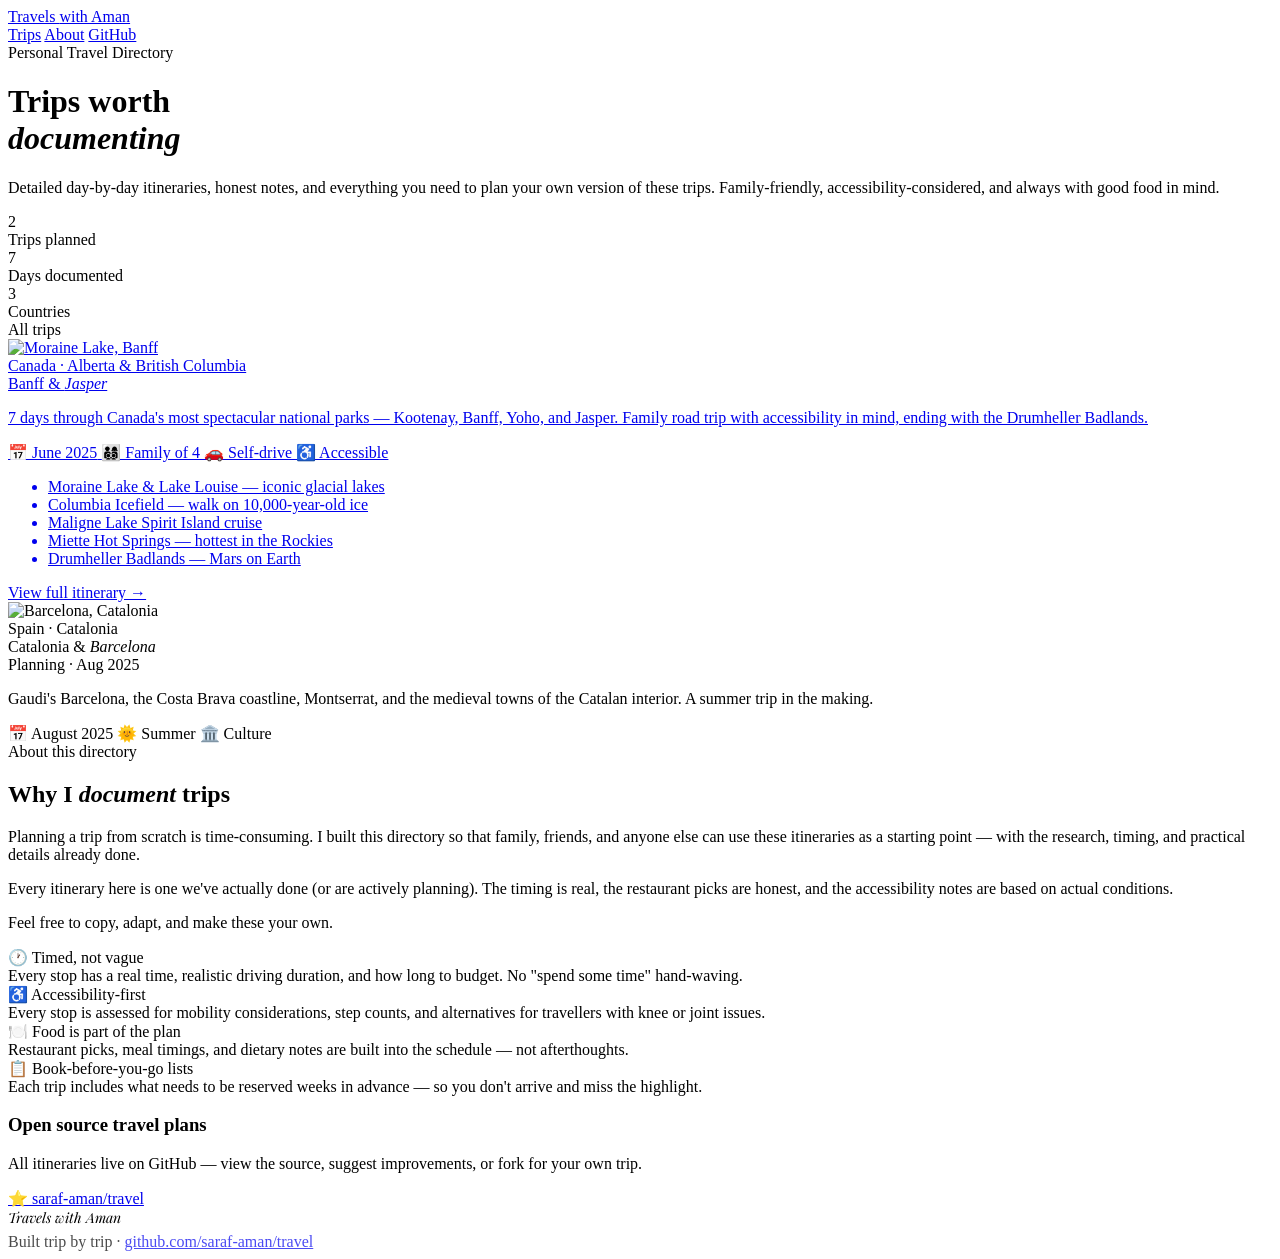
==== index.html @ 40108eca "Clean up and reorganize CSS: delete trip.html, create base.css and homepage.css" ====
<!DOCTYPE html>
<html lang="en">
<head>
<meta charset="UTF-8">
<meta name="viewport" content="width=device-width, initial-scale=1.0">
<title>Aman's Travel — Trip Directory</title>
<link href="https://fonts.googleapis.com/css2?family=Playfair+Display:ital,wght@0,400;0,600;0,700;1,400&family=DM+Sans:ital,wght@0,300;0,400;0,500;1,300&family=DM+Mono:wght@400&display=swap" rel="stylesheet">
<link rel="stylesheet" href="/travel/css/base.css">
<link rel="stylesheet" href="/travel/css/homepage.css">
</head>
<body>

<nav>
  <a href="index.html" class="nav-brand">Travels <span>with Aman</span></a>
  <div class="nav-links">
    <a href="#trips" class="nav-link">Trips</a>
    <a href="#about" class="nav-link">About</a>
    <a href="https://github.com/saraf-aman/travel" target="_blank" class="nav-link">GitHub</a>
  </div>
</nav>

<div class="hero">
  <div class="hero-eyebrow">Personal Travel Directory</div>
  <h1>Trips worth<br><em>documenting</em></h1>
  <p class="hero-desc">Detailed day-by-day itineraries, honest notes, and everything you need to plan your own version of these trips. Family-friendly, accessibility-considered, and always with good food in mind.</p>
  <div class="hero-stats">
    <div>
      <div class="stat-val">2</div>
      <div class="stat-label">Trips planned</div>
    </div>
    <div>
      <div class="stat-val">7</div>
      <div class="stat-label">Days documented</div>
    </div>
    <div>
      <div class="stat-val">3</div>
      <div class="stat-label">Countries</div>
    </div>
  </div>
</div>

<div class="section">
  <div id="trips">
    <div class="section-header">
      <div class="section-title">All trips</div>
      <div class="section-line"></div>
    </div>

    <div class="trip-grid">
      <!-- BANFF & JASPER -->
      <a href="trips/banff-jasper-2025/index.html" class="trip-card">
        <img class="card-img" src="https://images.unsplash.com/photo-1503614472-8c93d56e92ce?w=800&q=80&auto=format&fit=crop" alt="Moraine Lake, Banff" loading="lazy">
        <div class="card-body">
          <div class="card-location">Canada &middot; Alberta &amp; British Columbia</div>
          <div class="card-title">Banff &amp; <em>Jasper</em></div>
          <p class="card-desc">7 days through Canada's most spectacular national parks — Kootenay, Banff, Yoho, and Jasper. Family road trip with accessibility in mind, ending with the Drumheller Badlands.</p>
          <div class="card-tags">
            <span class="card-tag">📅 June 2025</span>
            <span class="card-tag">👨‍👩‍👦‍👦 Family of 4</span>
            <span class="card-tag">🚗 Self-drive</span>
            <span class="card-tag">♿ Accessible</span>
          </div>
          <ul class="card-highlights">
            <li>Moraine Lake &amp; Lake Louise — iconic glacial lakes</li>
            <li>Columbia Icefield — walk on 10,000-year-old ice</li>
            <li>Maligne Lake Spirit Island cruise</li>
            <li>Miette Hot Springs — hottest in the Rockies</li>
            <li>Drumheller Badlands — Mars on Earth</li>
          </ul>
          <span class="card-cta">View full itinerary →</span>
        </div>
      </a>

      <!-- CATALONIA — COMING SOON -->
      <div class="trip-card coming-soon">
        <img class="card-img" src="https://images.unsplash.com/photo-1539037116277-4db20889f2d4?w=800&q=80&auto=format&fit=crop" alt="Barcelona, Catalonia" loading="lazy">
        <div class="card-body">
          <div class="card-location">Spain &middot; Catalonia</div>
          <div class="card-title">Catalonia &amp; <em>Barcelona</em></div>
          <span class="coming-badge">Planning · Aug 2025</span>
          <p class="card-desc">Gaudi's Barcelona, the Costa Brava coastline, Montserrat, and the medieval towns of the Catalan interior. A summer trip in the making.</p>
          <div class="card-tags">
            <span class="card-tag">📅 August 2025</span>
            <span class="card-tag">🌞 Summer</span>
            <span class="card-tag">🏛️ Culture</span>
          </div>
        </div>
      </div>
    </div>
  </div>

  <div id="about">
    <div class="section-header">
      <div class="section-title">About this directory</div>
      <div class="section-line"></div>
    </div>
    <div class="about-grid">
      <div>
        <h2>Why I <em>document</em> trips</h2>
        <p>Planning a trip from scratch is time-consuming. I built this directory so that family, friends, and anyone else can use these itineraries as a starting point — with the research, timing, and practical details already done.</p>
        <p>Every itinerary here is one we've actually done (or are actively planning). The timing is real, the restaurant picks are honest, and the accessibility notes are based on actual conditions.</p>
        <p>Feel free to copy, adapt, and make these your own.</p>
      </div>
      <div class="principles">
        <div class="principle">
          <div class="principle-title">🕐 Timed, not vague</div>
          <div class="principle-desc">Every stop has a real time, realistic driving duration, and how long to budget. No "spend some time" hand-waving.</div>
        </div>
        <div class="principle">
          <div class="principle-title">♿ Accessibility-first</div>
          <div class="principle-desc">Every stop is assessed for mobility considerations, step counts, and alternatives for travellers with knee or joint issues.</div>
        </div>
        <div class="principle">
          <div class="principle-title">🍽️ Food is part of the plan</div>
          <div class="principle-desc">Restaurant picks, meal timings, and dietary notes are built into the schedule — not afterthoughts.</div>
        </div>
        <div class="principle">
          <div class="principle-title">📋 Book-before-you-go lists</div>
          <div class="principle-desc">Each trip includes what needs to be reserved weeks in advance — so you don't arrive and miss the highlight.</div>
        </div>
      </div>
    </div>
  </div>

  <div class="github-bar">
    <div>
      <h3>Open source travel plans</h3>
      <p>All itineraries live on GitHub — view the source, suggest improvements, or fork for your own trip.</p>
    </div>
    <a href="https://github.com/saraf-aman/travel" target="_blank" class="github-btn">⭐ saraf-aman/travel</a>
  </div>
</div>

<footer>
  <em style="font-family:'Playfair Display',serif;font-style:italic;color:var(--accent);font-size:14px;">Travels with Aman</em><br>
  <span style="margin-top:6px;display:block;opacity:0.7">Built trip by trip &middot; <a href="https://github.com/saraf-aman/travel">github.com/saraf-aman/travel</a></span>
</footer>

</body>
</html>
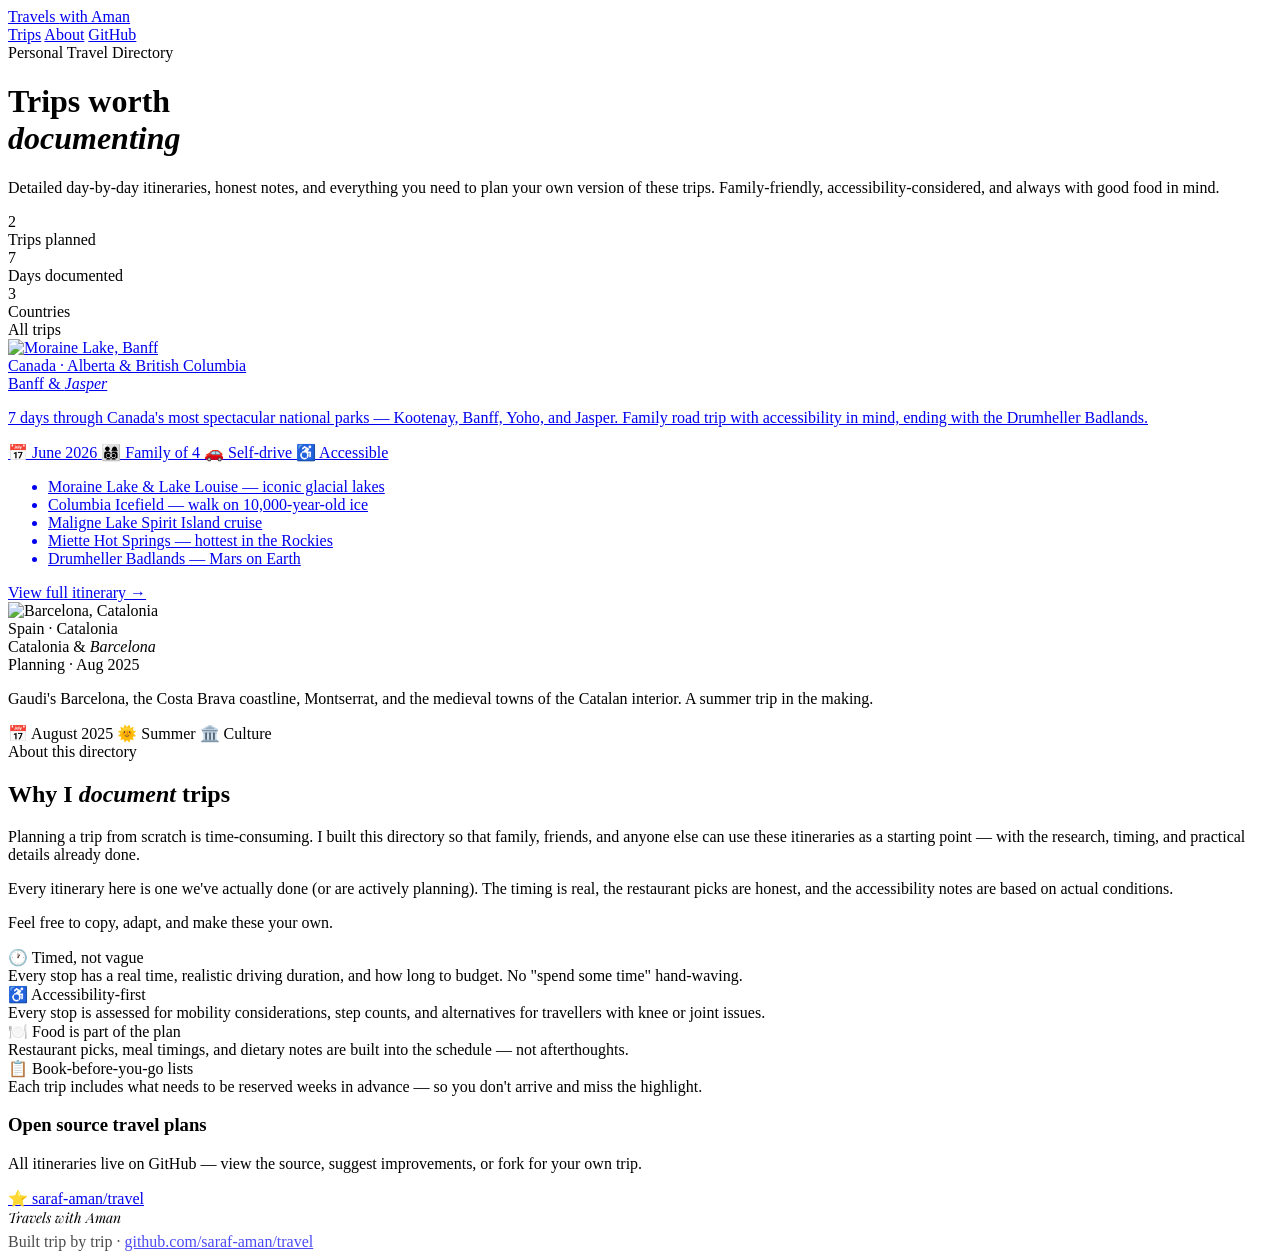
==== commit 08b2d208: "Update homepage: link to Banff 2026 trip" ====
--- a/index.html
+++ b/index.html
@@ -48,14 +48,14 @@
 
     <div class="trip-grid">
       <!-- BANFF & JASPER -->
-      <a href="trips/banff-jasper-2025/index.html" class="trip-card">
+      <a href="trips/banff-jasper-2026/index.html" class="trip-card">
         <img class="card-img" src="https://images.unsplash.com/photo-1503614472-8c93d56e92ce?w=800&q=80&auto=format&fit=crop" alt="Moraine Lake, Banff" loading="lazy">
         <div class="card-body">
           <div class="card-location">Canada &middot; Alberta &amp; British Columbia</div>
           <div class="card-title">Banff &amp; <em>Jasper</em></div>
           <p class="card-desc">7 days through Canada's most spectacular national parks — Kootenay, Banff, Yoho, and Jasper. Family road trip with accessibility in mind, ending with the Drumheller Badlands.</p>
           <div class="card-tags">
-            <span class="card-tag">📅 June 2025</span>
+            <span class="card-tag">📅 June 2026</span>
             <span class="card-tag">👨‍👩‍👦‍👦 Family of 4</span>
             <span class="card-tag">🚗 Self-drive</span>
             <span class="card-tag">♿ Accessible</span>
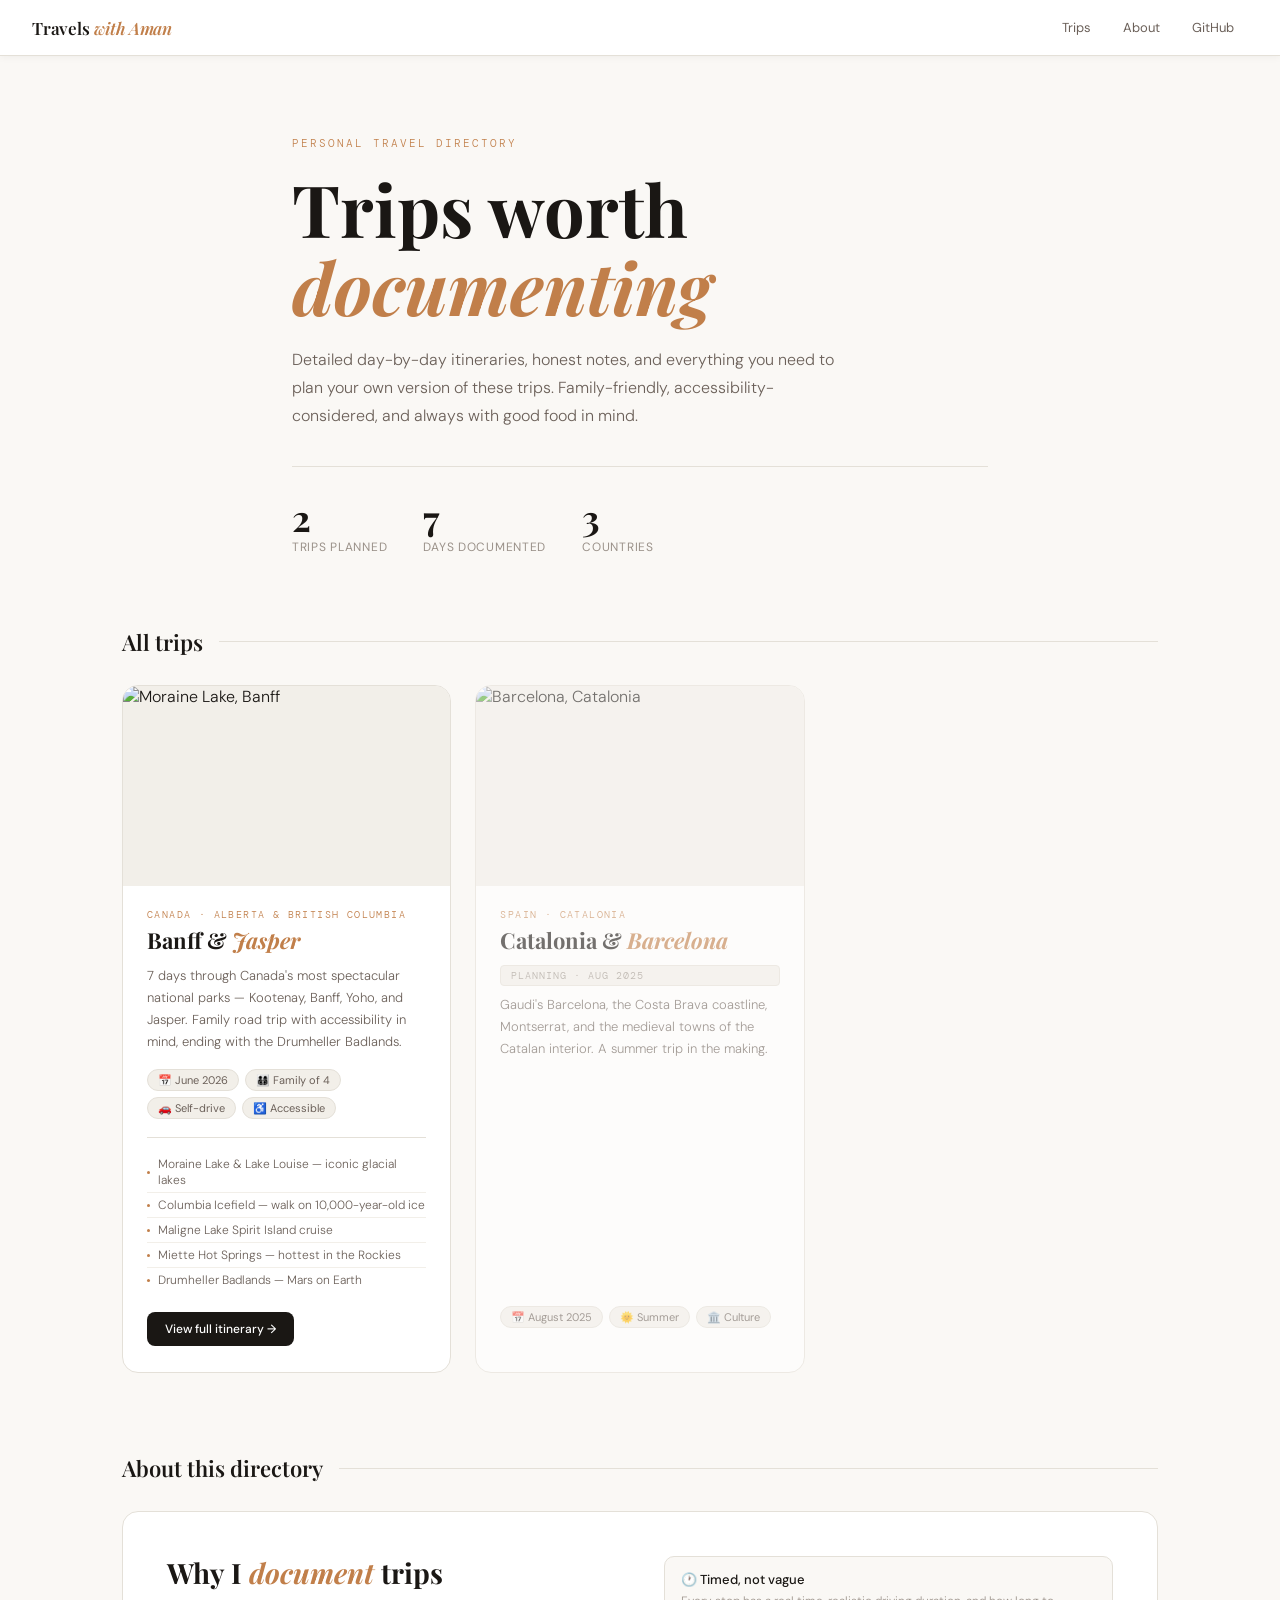
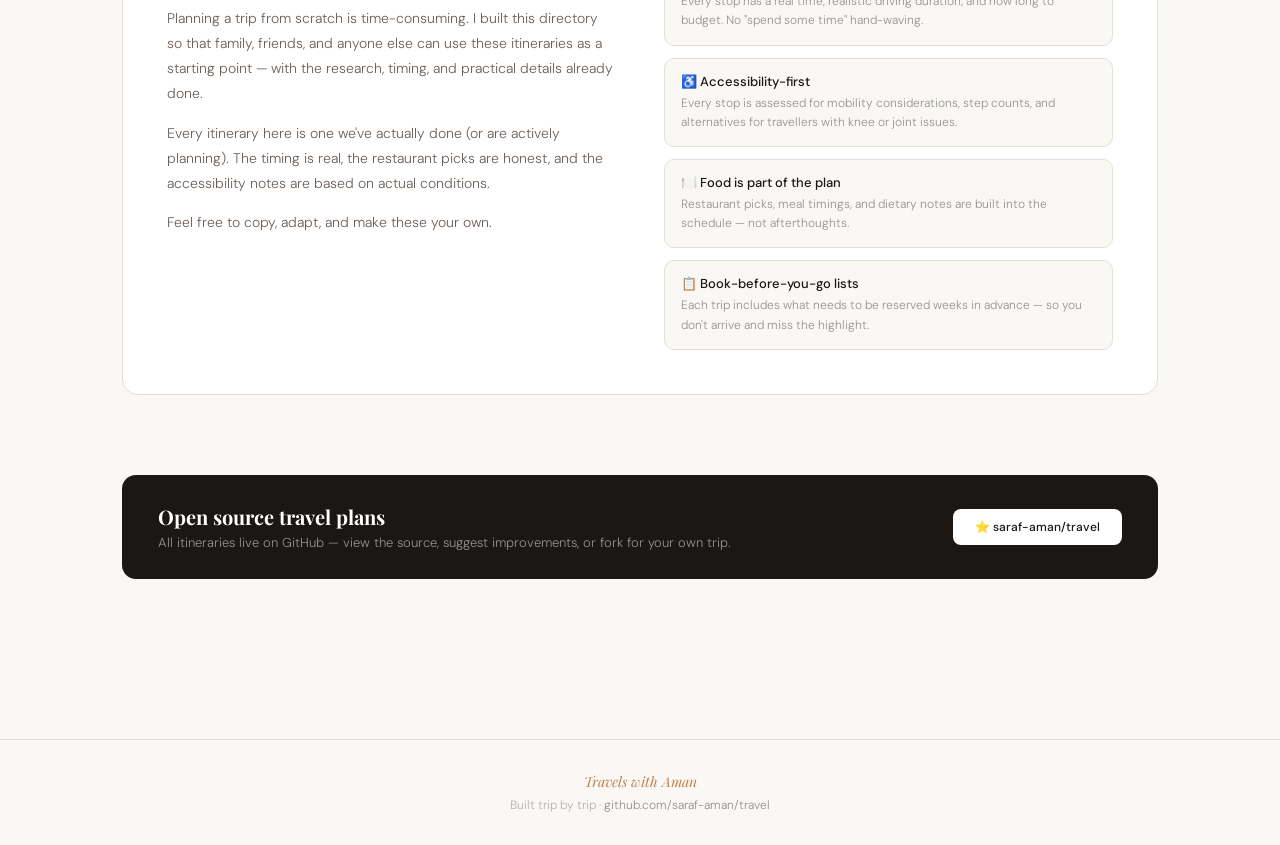
==== commit 0820aac3: "relative css path" ====
--- a/index.html
+++ b/index.html
@@ -5,8 +5,8 @@
 <meta name="viewport" content="width=device-width, initial-scale=1.0">
 <title>Aman's Travel — Trip Directory</title>
 <link href="https://fonts.googleapis.com/css2?family=Playfair+Display:ital,wght@0,400;0,600;0,700;1,400&family=DM+Sans:ital,wght@0,300;0,400;0,500;1,300&family=DM+Mono:wght@400&display=swap" rel="stylesheet">
-<link rel="stylesheet" href="/travel/css/base.css">
-<link rel="stylesheet" href="/travel/css/homepage.css">
+<link rel="stylesheet" href="css/base.css">
+<link rel="stylesheet" href="css/homepage.css">
 </head>
 <body>
 
@@ -48,7 +48,7 @@
 
     <div class="trip-grid">
       <!-- BANFF & JASPER -->
-      <a href="trips/banff-jasper-2026/index.html" class="trip-card">
+      <a href="trips/banff-jasper-2026/banff-jasper-2026.html" class="trip-card">
         <img class="card-img" src="https://images.unsplash.com/photo-1503614472-8c93d56e92ce?w=800&q=80&auto=format&fit=crop" alt="Moraine Lake, Banff" loading="lazy">
         <div class="card-body">
           <div class="card-location">Canada &middot; Alberta &amp; British Columbia</div>
--- a/css/base.css
+++ b/css/base.css
@@ -0,0 +1,33 @@
+/* Base styles - shared across all pages */
+
+:root {
+  /* Homepage colors */
+  --cream:    #faf8f5;
+  --warm:     #f2efe9;
+  --border:   #e4e0d8;
+  --stone:    #9a9189;
+  --stone-dk: #6b6059;
+  --ink:      #1a1714;
+  --ink-mid:  #3d3530;
+  --accent:   #c17f4a;
+  --accent-lt:#e8c9a0;
+  --accent-bg:#fdf5eb;
+  --snow:     #ffffff;
+}
+
+* { 
+  margin: 0; 
+  padding: 0; 
+  box-sizing: border-box; 
+}
+
+body { 
+  font-family: 'DM Sans', sans-serif; 
+  font-weight: 300; 
+  min-height: 100vh; 
+}
+
+@keyframes fadeUp {
+  from { opacity: 0; transform: translateY(12px); }
+  to   { opacity: 1; transform: translateY(0); }
+}
--- a/css/homepage.css
+++ b/css/homepage.css
@@ -0,0 +1,466 @@
+/* Homepage-specific styles */
+
+body {
+  background: var(--cream);
+  color: var(--ink);
+}
+
+/* NAV */
+nav {
+  background: var(--snow);
+  border-bottom: 1px solid var(--border);
+  padding: 0 32px;
+  display: flex;
+  align-items: center;
+  justify-content: space-between;
+  position: sticky;
+  top: 0;
+  z-index: 100;
+  height: 56px;
+  box-shadow: 0 1px 8px rgba(0,0,0,0.05);
+}
+
+.nav-brand {
+  font-family: 'Playfair Display', serif;
+  font-size: 17px;
+  font-weight: 600;
+  color: var(--ink);
+  text-decoration: none;
+  letter-spacing: -0.01em;
+}
+
+.nav-brand span { 
+  color: var(--accent); 
+  font-style: italic; 
+}
+
+.nav-links { 
+  display: flex; 
+  gap: 4px; 
+}
+
+.nav-link {
+  font-size: 13px;
+  font-weight: 400;
+  color: var(--stone-dk);
+  text-decoration: none;
+  padding: 6px 14px;
+  border-radius: 6px;
+  transition: all 0.15s;
+}
+
+.nav-link:hover { 
+  background: var(--warm); 
+  color: var(--ink); 
+}
+
+/* HERO */
+.hero {
+  padding: 80px 32px 72px;
+  max-width: 760px;
+  margin: 0 auto;
+}
+
+.hero-eyebrow {
+  font-family: 'DM Mono', monospace;
+  font-size: 11px;
+  letter-spacing: 0.18em;
+  text-transform: uppercase;
+  color: var(--accent);
+  margin-bottom: 20px;
+  opacity: 0;
+  animation: fadeUp 0.5s ease 0.05s forwards;
+}
+
+.hero h1 {
+  font-family: 'Playfair Display', serif;
+  font-size: clamp(42px, 6vw, 72px);
+  font-weight: 700;
+  color: var(--ink);
+  line-height: 1.08;
+  margin-bottom: 20px;
+  opacity: 0;
+  animation: fadeUp 0.5s ease 0.15s forwards;
+}
+
+.hero h1 em { 
+  font-style: italic; 
+  color: var(--accent); 
+}
+
+.hero-desc {
+  font-size: 16px;
+  line-height: 1.75;
+  color: var(--stone-dk);
+  max-width: 560px;
+  font-weight: 300;
+  opacity: 0;
+  animation: fadeUp 0.5s ease 0.25s forwards;
+  margin-bottom: 36px;
+}
+
+.hero-stats {
+  display: flex;
+  gap: 36px;
+  flex-wrap: wrap;
+  opacity: 0;
+  animation: fadeUp 0.5s ease 0.35s forwards;
+  padding-top: 32px;
+  border-top: 1px solid var(--border);
+}
+
+.stat-val {
+  font-family: 'Playfair Display', serif;
+  font-size: 36px;
+  font-weight: 700;
+  color: var(--ink);
+  line-height: 1;
+  margin-bottom: 4px;
+}
+
+.stat-label {
+  font-size: 12px;
+  font-weight: 400;
+  color: var(--stone);
+  letter-spacing: 0.06em;
+  text-transform: uppercase;
+}
+
+/* SECTION */
+.section {
+  max-width: 1100px;
+  margin: 0 auto;
+  padding: 0 32px 80px;
+}
+
+.section-header {
+  display: flex;
+  align-items: center;
+  gap: 16px;
+  margin-bottom: 28px;
+}
+
+.section-title {
+  font-family: 'Playfair Display', serif;
+  font-size: 22px;
+  font-weight: 600;
+  color: var(--ink);
+  white-space: nowrap;
+}
+
+.section-line { 
+  flex: 1; 
+  height: 1px; 
+  background: var(--border); 
+}
+
+/* TRIP GRID */
+.trip-grid {
+  display: grid;
+  grid-template-columns: repeat(auto-fill, minmax(320px, 1fr));
+  gap: 24px;
+  margin-bottom: 80px;
+}
+
+/* TRIP CARD */
+.trip-card {
+  background: var(--snow);
+  border: 1px solid var(--border);
+  border-radius: 16px;
+  overflow: hidden;
+  text-decoration: none;
+  color: inherit;
+  display: flex;
+  flex-direction: column;
+  transition: box-shadow 0.2s, transform 0.2s;
+}
+
+.trip-card:hover {
+  box-shadow: 0 12px 40px rgba(0,0,0,0.1);
+  transform: translateY(-3px);
+}
+
+.trip-card.coming-soon { 
+  opacity: 0.6; 
+  pointer-events: none; 
+}
+
+/* CARD IMAGE */
+.card-img {
+  width: 100%;
+  height: 200px;
+  object-fit: cover;
+  display: block;
+  background: var(--warm);
+}
+
+.card-img-placeholder {
+  width: 100%;
+  height: 200px;
+  background: var(--warm);
+  display: flex;
+  align-items: center;
+  justify-content: center;
+  font-size: 48px;
+}
+
+/* CARD BODY */
+.card-body {
+  padding: 22px 24px 26px;
+  flex: 1;
+  display: flex;
+  flex-direction: column;
+}
+
+.card-location {
+  font-family: 'DM Mono', monospace;
+  font-size: 10px;
+  letter-spacing: 0.14em;
+  text-transform: uppercase;
+  color: var(--accent);
+  margin-bottom: 6px;
+}
+
+.card-title {
+  font-family: 'Playfair Display', serif;
+  font-size: 22px;
+  font-weight: 700;
+  color: var(--ink);
+  line-height: 1.2;
+  margin-bottom: 12px;
+}
+
+.card-title em { 
+  font-style: italic; 
+  color: var(--accent); 
+}
+
+.card-desc {
+  font-size: 13px;
+  line-height: 1.7;
+  color: var(--stone-dk);
+  margin-bottom: 16px;
+  font-weight: 300;
+  flex: 1;
+}
+
+.card-tags {
+  display: flex;
+  flex-wrap: wrap;
+  gap: 6px;
+  margin-bottom: 18px;
+}
+
+.card-tag {
+  font-size: 11px;
+  padding: 3px 10px;
+  border-radius: 100px;
+  background: var(--warm);
+  border: 1px solid var(--border);
+  color: var(--stone-dk);
+  font-weight: 400;
+}
+
+.card-highlights {
+  list-style: none;
+  margin-bottom: 20px;
+  border-top: 1px solid var(--border);
+  padding-top: 14px;
+}
+
+.card-highlights li {
+  font-size: 12px;
+  color: var(--stone-dk);
+  padding: 4px 0;
+  display: flex;
+  align-items: center;
+  gap: 8px;
+  border-bottom: 1px solid var(--warm);
+  font-weight: 300;
+}
+
+.card-highlights li:last-child { 
+  border-bottom: none; 
+}
+
+.card-highlights li::before {
+  content: '';
+  width: 3px;
+  height: 3px;
+  border-radius: 50%;
+  background: var(--accent);
+  flex-shrink: 0;
+}
+
+.card-cta {
+  display: inline-flex;
+  align-items: center;
+  gap: 6px;
+  font-size: 12px;
+  font-weight: 500;
+  color: var(--ink);
+  padding: 9px 18px;
+  background: var(--ink);
+  color: var(--snow);
+  border-radius: 8px;
+  transition: background 0.15s;
+  align-self: flex-start;
+}
+
+.card-cta:hover { 
+  background: var(--accent); 
+}
+
+.coming-badge {
+  display: inline-block;
+  font-family: 'DM Mono', monospace;
+  font-size: 10px;
+  letter-spacing: 0.1em;
+  text-transform: uppercase;
+  background: var(--warm);
+  border: 1px solid var(--border);
+  color: var(--stone);
+  padding: 3px 10px;
+  border-radius: 4px;
+  margin-bottom: 8px;
+}
+
+/* ABOUT */
+.about-grid {
+  display: grid;
+  grid-template-columns: 1fr 1fr;
+  gap: 48px;
+  background: var(--snow);
+  border: 1px solid var(--border);
+  border-radius: 16px;
+  padding: 44px;
+  margin-bottom: 80px;
+}
+
+.about-grid h2 {
+  font-family: 'Playfair Display', serif;
+  font-size: 28px;
+  font-weight: 700;
+  color: var(--ink);
+  margin-bottom: 16px;
+  line-height: 1.2;
+}
+
+.about-grid h2 em { 
+  font-style: italic; 
+  color: var(--accent); 
+}
+
+.about-grid p { 
+  font-size: 14px; 
+  line-height: 1.8; 
+  color: var(--stone-dk); 
+  margin-bottom: 14px; 
+  font-weight: 300; 
+}
+
+.principles { 
+  display: flex; 
+  flex-direction: column; 
+  gap: 12px; 
+}
+
+.principle {
+  background: var(--cream);
+  border: 1px solid var(--border);
+  border-radius: 10px;
+  padding: 14px 16px;
+}
+
+.principle-title { 
+  font-size: 13px; 
+  font-weight: 500; 
+  color: var(--ink); 
+  margin-bottom: 4px; 
+}
+
+.principle-desc { 
+  font-size: 12px; 
+  color: var(--stone); 
+  line-height: 1.6; 
+  font-weight: 300; 
+}
+
+/* GITHUB */
+.github-bar {
+  background: var(--ink);
+  border-radius: 14px;
+  padding: 28px 36px;
+  display: flex;
+  align-items: center;
+  justify-content: space-between;
+  gap: 20px;
+  flex-wrap: wrap;
+  margin-bottom: 80px;
+}
+
+.github-bar h3 { 
+  font-family: 'Playfair Display', serif; 
+  font-size: 20px; 
+  color: var(--snow); 
+  margin-bottom: 4px; 
+}
+
+.github-bar p { 
+  font-size: 13px; 
+  color: var(--stone); 
+  font-weight: 300; 
+}
+
+.github-btn {
+  display: inline-flex;
+  align-items: center;
+  gap: 8px;
+  font-size: 12px;
+  font-weight: 500;
+  color: var(--ink);
+  background: var(--snow);
+  padding: 10px 22px;
+  border-radius: 8px;
+  text-decoration: none;
+  white-space: nowrap;
+  transition: background 0.15s;
+}
+
+.github-btn:hover { 
+  background: var(--accent-bg); 
+}
+
+/* FOOTER */
+footer {
+  border-top: 1px solid var(--border);
+  padding: 32px;
+  text-align: center;
+  font-size: 12px;
+  color: var(--stone);
+}
+
+footer a { 
+  color: var(--stone-dk); 
+  text-decoration: none; 
+}
+
+footer a:hover { 
+  color: var(--accent); 
+}
+
+/* RESPONSIVE */
+@media (max-width: 720px) {
+  .hero { padding: 56px 20px 56px; }
+  .section { padding: 0 20px 60px; }
+  .about-grid { 
+    grid-template-columns: 1fr; 
+    padding: 28px 24px; 
+    gap: 28px; 
+  }
+  .github-bar { 
+    flex-direction: column; 
+    text-align: center; 
+  }
+  nav { padding: 0 20px; }
+}
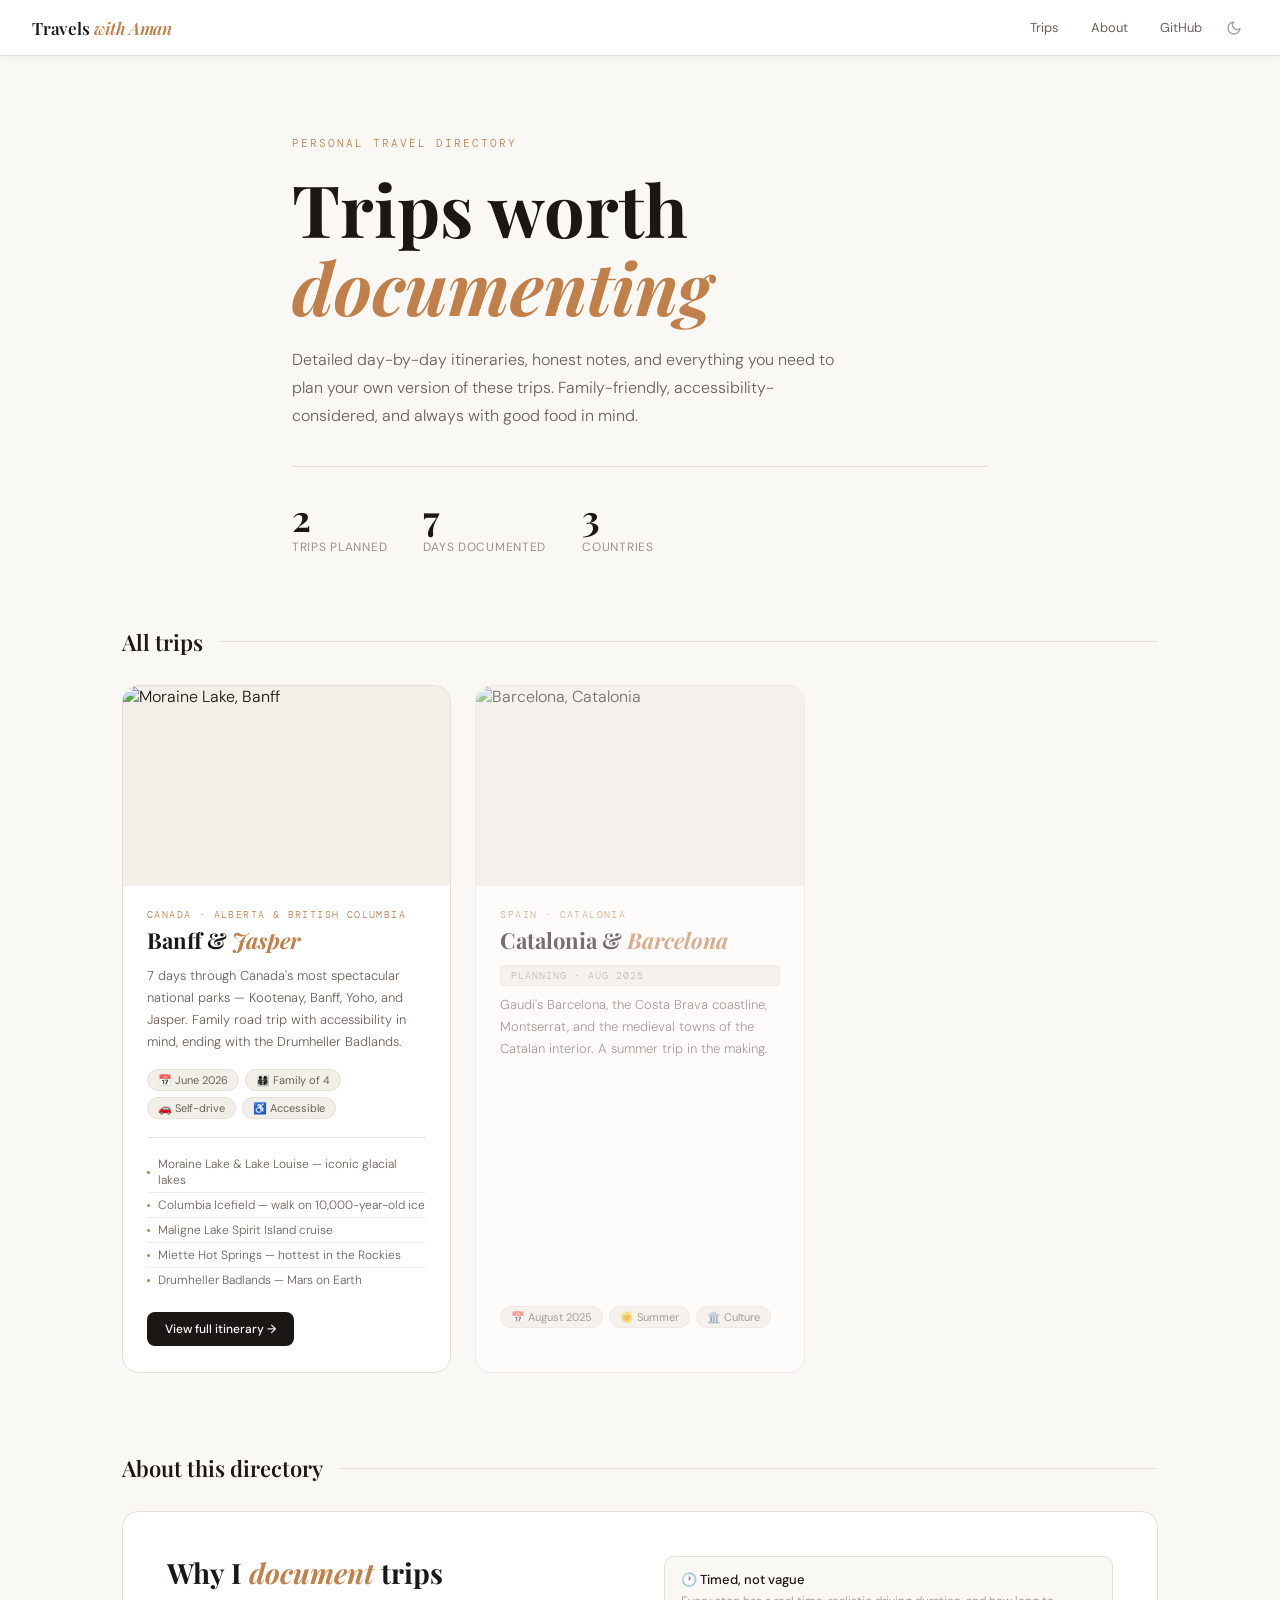
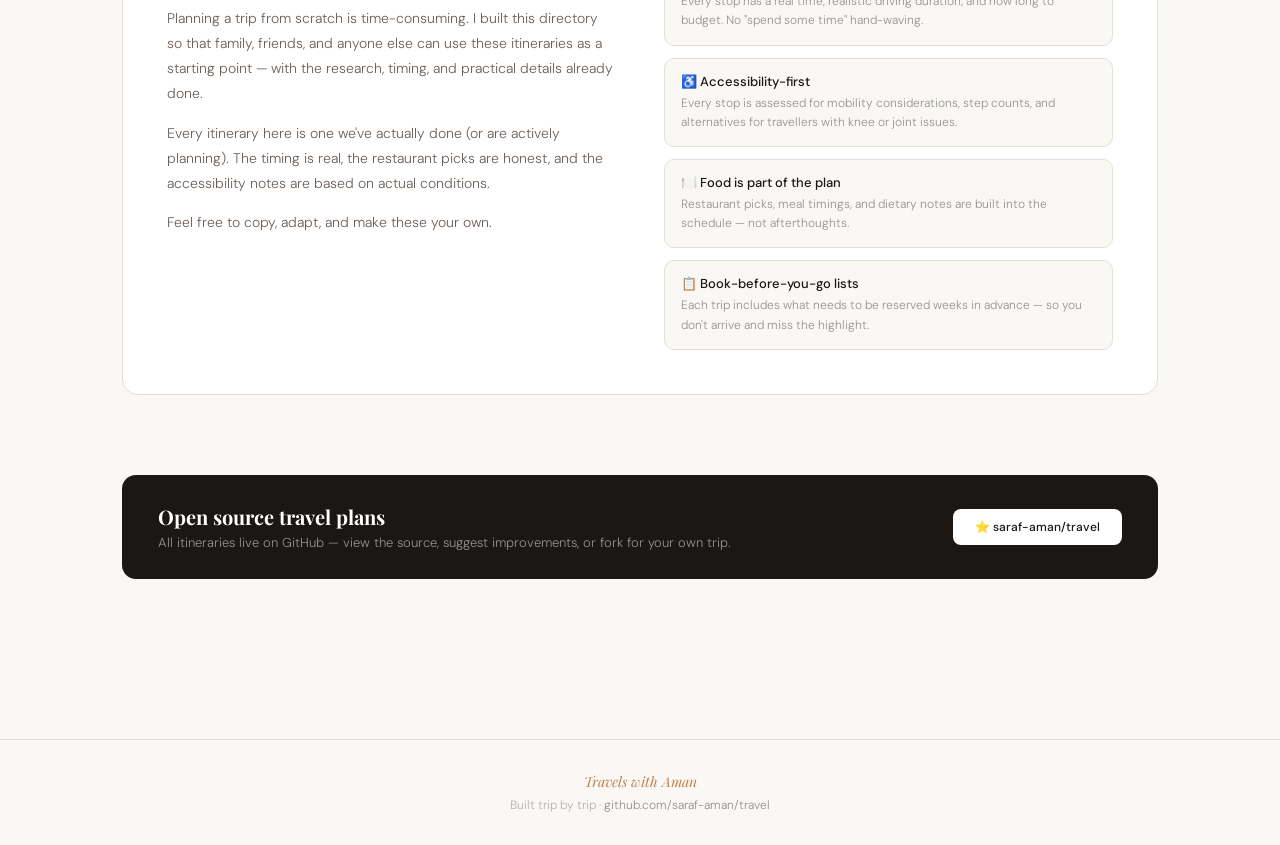
==== commit eb94d0df: "Dark mode" ====
--- a/index.html
+++ b/index.html
@@ -4,9 +4,11 @@
 <meta charset="UTF-8">
 <meta name="viewport" content="width=device-width, initial-scale=1.0">
 <title>Aman's Travel — Trip Directory</title>
+<script>if(localStorage.getItem('travel-theme')==='dark')document.documentElement.setAttribute('data-theme','dark');</script>
 <link href="https://fonts.googleapis.com/css2?family=Playfair+Display:ital,wght@0,400;0,600;0,700;1,400&family=DM+Sans:ital,wght@0,300;0,400;0,500;1,300&family=DM+Mono:wght@400&display=swap" rel="stylesheet">
-<link rel="stylesheet" href="css/base.css">
-<link rel="stylesheet" href="css/homepage.css">
+<link rel="stylesheet" href="css/base.css?v=8b39bc24">
+<link rel="stylesheet" href="css/homepage.css?v=2152c6eb">
+<script src="js/darkmode.js?v=2d9d6915" defer></script>
 </head>
 <body>
 
@@ -16,6 +18,10 @@
     <a href="#trips" class="nav-link">Trips</a>
     <a href="#about" class="nav-link">About</a>
     <a href="https://github.com/saraf-aman/travel" target="_blank" class="nav-link">GitHub</a>
+    <button id="theme-toggle" class="theme-toggle" title="Toggle dark mode" aria-label="Toggle dark mode">
+      <svg class="icon-moon" width="16" height="16" viewBox="0 0 24 24" fill="none" stroke="currentColor" stroke-width="2" stroke-linecap="round" stroke-linejoin="round"><path d="M21 12.79A9 9 0 1 1 11.21 3 7 7 0 0 0 21 12.79z"/></svg>
+      <svg class="icon-sun"  width="16" height="16" viewBox="0 0 24 24" fill="none" stroke="currentColor" stroke-width="2" stroke-linecap="round" stroke-linejoin="round"><circle cx="12" cy="12" r="5"/><line x1="12" y1="1" x2="12" y2="3"/><line x1="12" y1="21" x2="12" y2="23"/><line x1="4.22" y1="4.22" x2="5.64" y2="5.64"/><line x1="18.36" y1="18.36" x2="19.78" y2="19.78"/><line x1="1" y1="12" x2="3" y2="12"/><line x1="21" y1="12" x2="23" y2="12"/><line x1="4.22" y1="19.78" x2="5.64" y2="18.36"/><line x1="18.36" y1="5.64" x2="19.78" y2="4.22"/></svg>
+    </button>
   </div>
 </nav>
 
--- a/css/base.css
+++ b/css/base.css
@@ -15,6 +15,52 @@
   --snow:     #ffffff;
 }
 
+/* ── DARK MODE (homepage) ─────────────────────────────────── */
+:root[data-theme="dark"] {
+  --cream:    #1a1714;
+  --warm:     #221f1b;
+  --border:   #3a3530;
+  --stone:    #8a817a;
+  --stone-dk: #c4b4a8;
+  --ink:      #f0ebe4;
+  --ink-mid:  #d4c4b8;
+  --snow:     #201d1a;
+  --accent-bg:#2a1e10;
+  --accent-lt:#7a5030;
+}
+
+/* Elements using --ink as a dark background — re-pin them in dark mode */
+[data-theme="dark"] .card-cta             { background: var(--accent); }
+[data-theme="dark"] .card-cta:hover       { background: var(--stone-dk); }
+[data-theme="dark"] .github-bar           { background: #2a2520; border: 1px solid var(--border); }
+[data-theme="dark"] .github-bar h3        { color: var(--ink); }
+[data-theme="dark"] .github-bar p         { color: var(--stone-dk); }
+[data-theme="dark"] footer                { background: var(--warm); }
+
+/* ── THEME TOGGLE BUTTON (shared) ────────────────────────── */
+.theme-toggle {
+  background: none;
+  border: none;
+  padding: 6px;
+  cursor: pointer;
+  color: var(--stone-dk);
+  border-radius: 6px;
+  display: flex;
+  align-items: center;
+  justify-content: center;
+  opacity: 0.6;
+  transition: opacity 0.15s, background 0.15s;
+  flex-shrink: 0;
+}
+.theme-toggle:hover        { opacity: 1; background: var(--warm); }
+.theme-toggle svg          { transition: transform 0.35s ease; }
+.theme-toggle:hover svg    { transform: rotate(18deg); }
+
+/* Show moon in light, sun in dark */
+.icon-sun                  { display: none; }
+[data-theme="dark"] .icon-moon { display: none; }
+[data-theme="dark"] .icon-sun  { display: block; }
+
 * { 
   margin: 0; 
   padding: 0; 
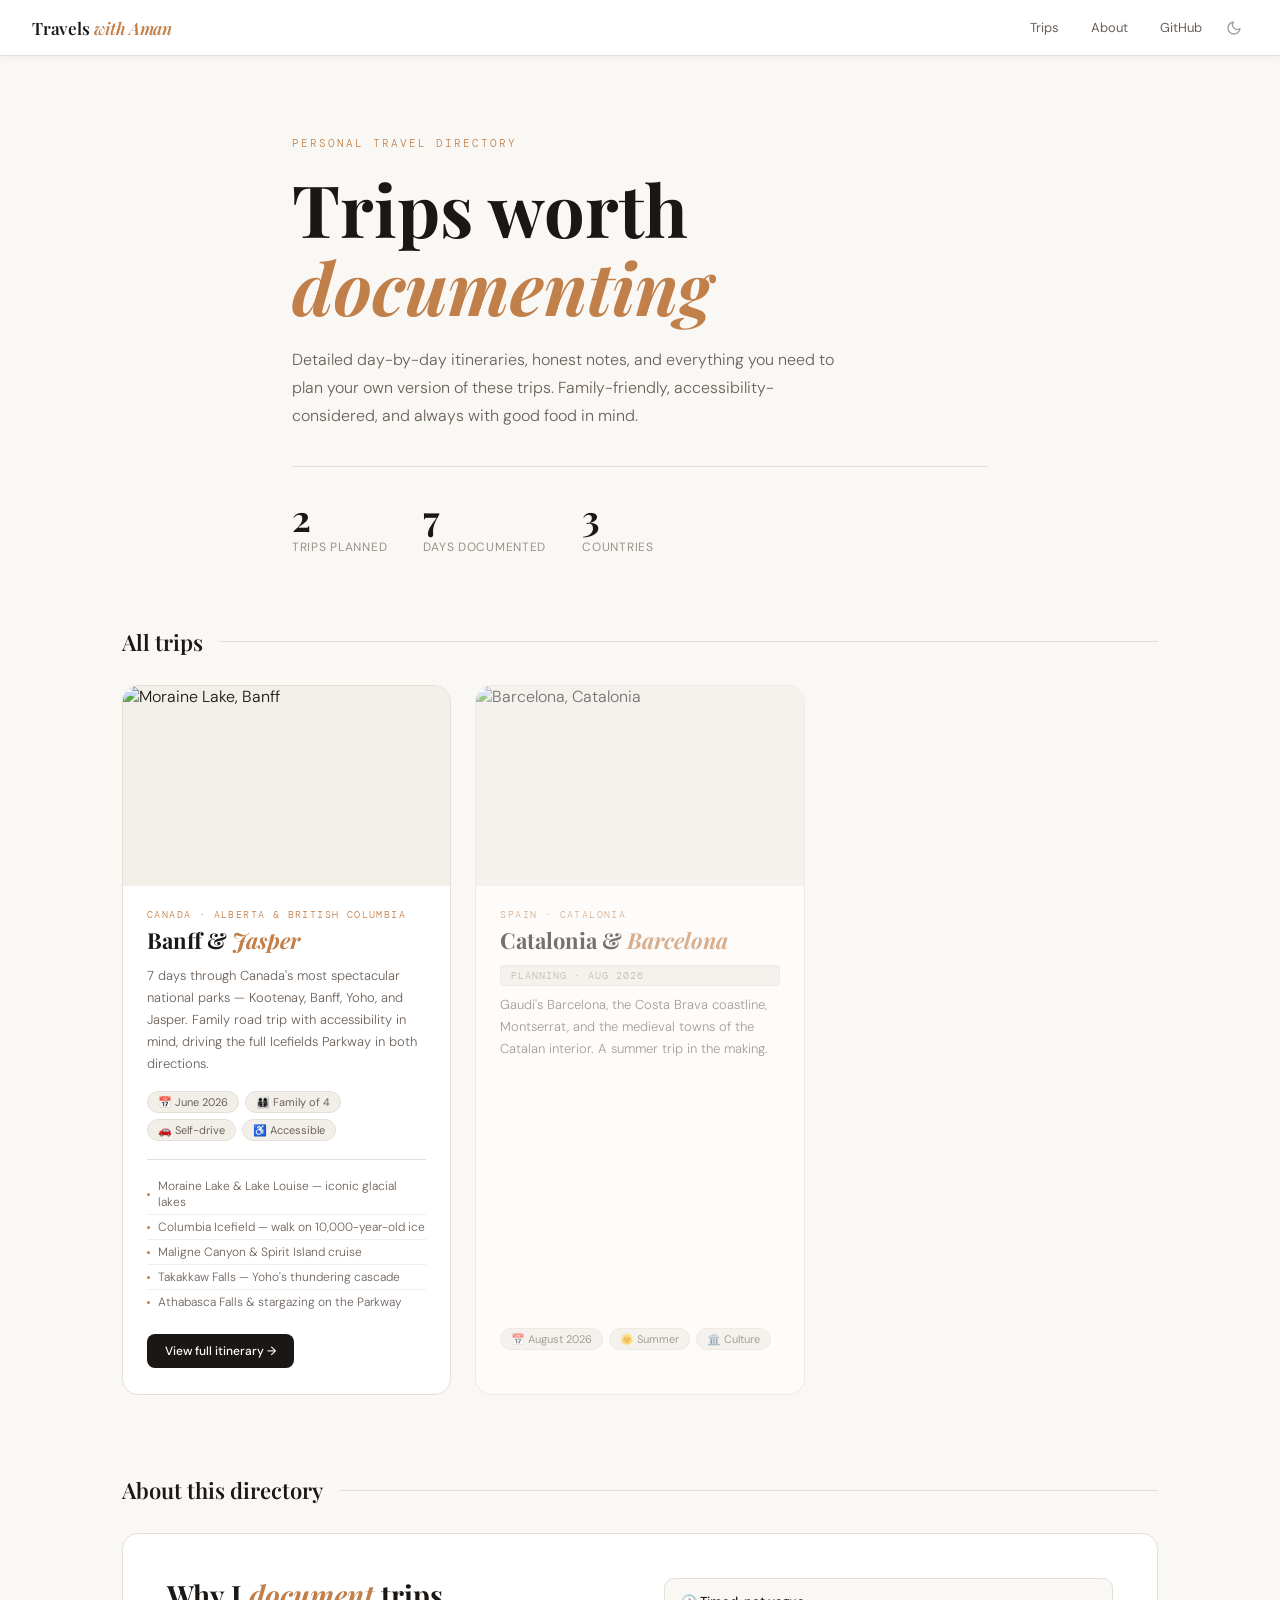
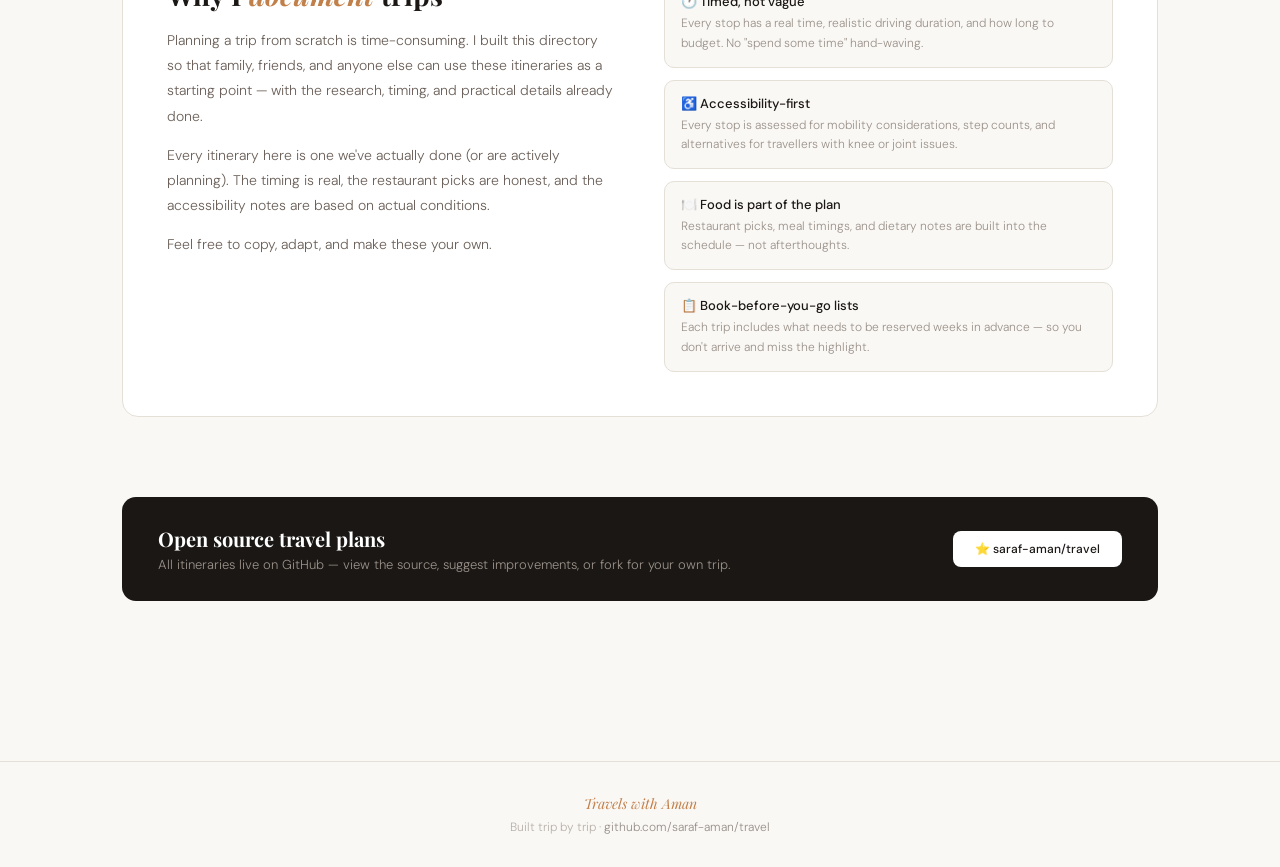
==== commit 9bb5ec9f: "Homepage content update" ====
--- a/index.html
+++ b/index.html
@@ -59,7 +59,7 @@
         <div class="card-body">
           <div class="card-location">Canada &middot; Alberta &amp; British Columbia</div>
           <div class="card-title">Banff &amp; <em>Jasper</em></div>
-          <p class="card-desc">7 days through Canada's most spectacular national parks — Kootenay, Banff, Yoho, and Jasper. Family road trip with accessibility in mind, ending with the Drumheller Badlands.</p>
+          <p class="card-desc">7 days through Canada's most spectacular national parks — Kootenay, Banff, Yoho, and Jasper. Family road trip with accessibility in mind, driving the full Icefields Parkway in both directions.</p>
           <div class="card-tags">
             <span class="card-tag">📅 June 2026</span>
             <span class="card-tag">👨‍👩‍👦‍👦 Family of 4</span>
@@ -69,9 +69,9 @@
           <ul class="card-highlights">
             <li>Moraine Lake &amp; Lake Louise — iconic glacial lakes</li>
             <li>Columbia Icefield — walk on 10,000-year-old ice</li>
-            <li>Maligne Lake Spirit Island cruise</li>
-            <li>Miette Hot Springs — hottest in the Rockies</li>
-            <li>Drumheller Badlands — Mars on Earth</li>
+            <li>Maligne Canyon &amp; Spirit Island cruise</li>
+            <li>Takakkaw Falls — Yoho's thundering cascade</li>
+            <li>Athabasca Falls &amp; stargazing on the Parkway</li>
           </ul>
           <span class="card-cta">View full itinerary →</span>
         </div>
@@ -83,10 +83,10 @@
         <div class="card-body">
           <div class="card-location">Spain &middot; Catalonia</div>
           <div class="card-title">Catalonia &amp; <em>Barcelona</em></div>
-          <span class="coming-badge">Planning · Aug 2025</span>
+          <span class="coming-badge">Planning · Aug 2026</span>
           <p class="card-desc">Gaudi's Barcelona, the Costa Brava coastline, Montserrat, and the medieval towns of the Catalan interior. A summer trip in the making.</p>
           <div class="card-tags">
-            <span class="card-tag">📅 August 2025</span>
+            <span class="card-tag">📅 August 2026</span>
             <span class="card-tag">🌞 Summer</span>
             <span class="card-tag">🏛️ Culture</span>
           </div>
